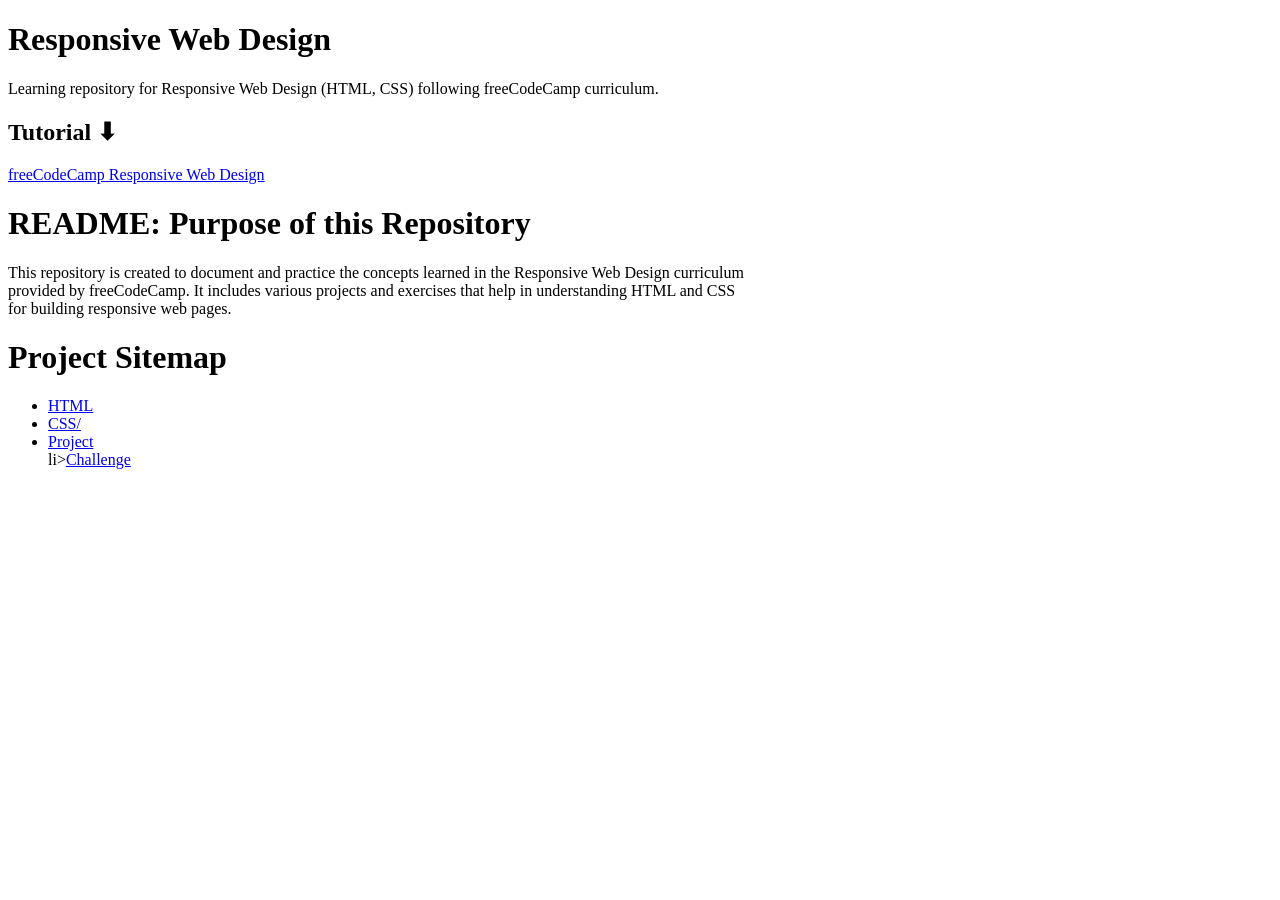
==== index.html @ f6e0a1f8 "Fix missing angle bracket in challenge link in index.html" ====
<!DOCTYPE html>
<html lang="en">
<head>
    <meta charset="UTF-8">
    <meta name="viewport" content="width=device-width, initial-scale=1.0">
    <title>Responsive Web Design</title>
</head>
<body>
    <h1>Responsive Web Design</h1>
    <p>Learning repository for Responsive Web Design (HTML, CSS) following freeCodeCamp curriculum.</p>
    <h2>Tutorial ⬇</h2><a href="https://www.freecodecamp.org/learn/responsive-web-design/">freeCodeCamp Responsive Web Design</a>
    <h1>README: Purpose of this Repository</h1>
    <p>This repository is created to document and practice the concepts learned in the Responsive Web Design curriculum <br> provided by freeCodeCamp. It includes various projects and exercises that help in understanding HTML and CSS <br> for building responsive web pages.</p>
    <h1>Project Sitemap</h1>
    <ul> 
        <li><a href="./html">HTML</a></li> 
        <li><a href="./css/">CSS/</a></li> 
        <li><a href="./project">Project</a></li> 
        li><a href="./challenge">Challenge</a></li>
    </ul>
</body>
</html>
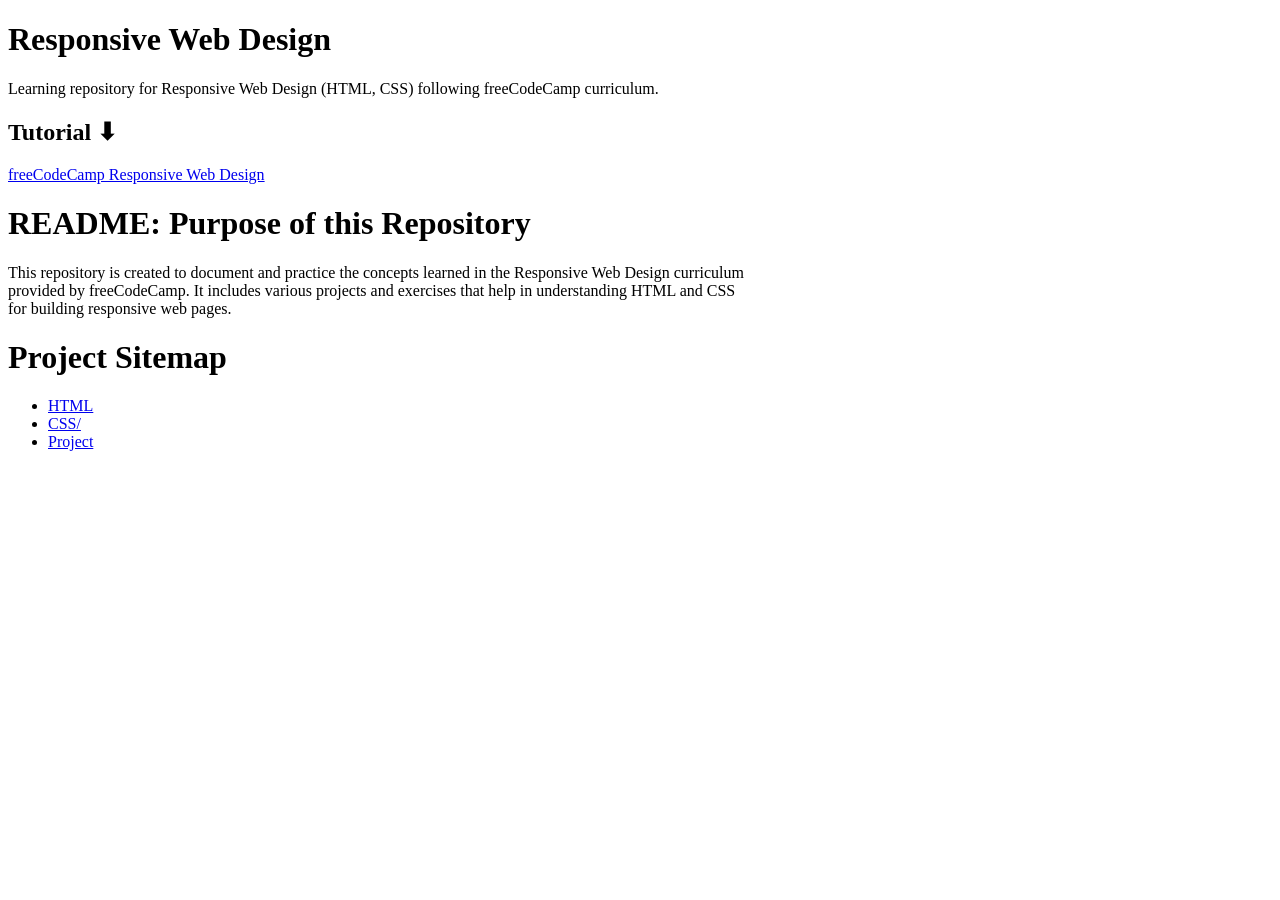
==== commit 52cfd4e5: "Remove broken link to Challenge in index.html" ====
--- a/index.html
+++ b/index.html
@@ -16,7 +16,6 @@
         <li><a href="./html">HTML</a></li> 
         <li><a href="./css/">CSS/</a></li> 
         <li><a href="./project">Project</a></li> 
-        li><a href="./challenge">Challenge</a></li>
     </ul>
 </body>
 </html>
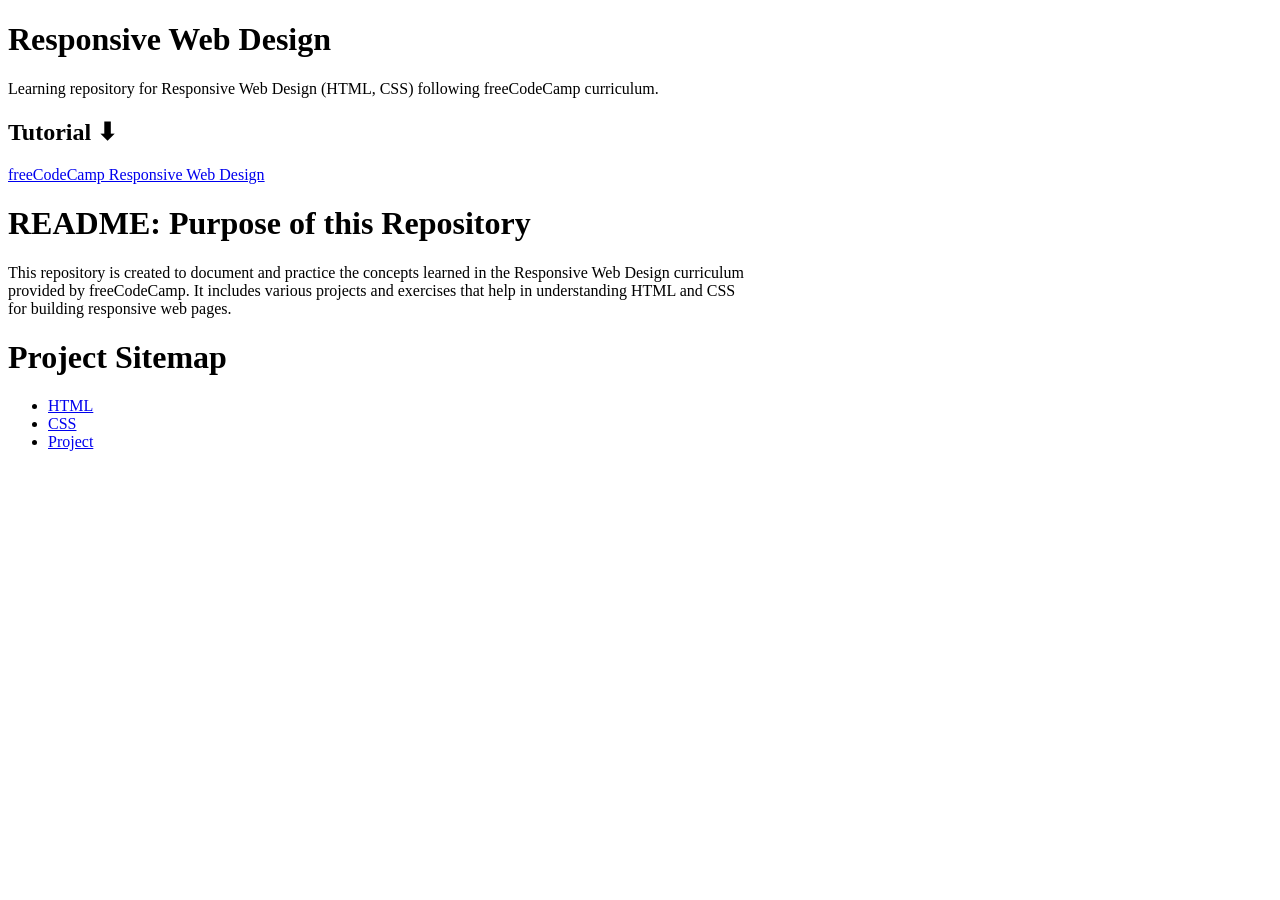
==== commit f648a1c6: "Fix link paths in Project Sitemap for HTML and CSS files" ====
--- a/index.html
+++ b/index.html
@@ -13,9 +13,9 @@
     <p>This repository is created to document and practice the concepts learned in the Responsive Web Design curriculum <br> provided by freeCodeCamp. It includes various projects and exercises that help in understanding HTML and CSS <br> for building responsive web pages.</p>
     <h1>Project Sitemap</h1>
     <ul> 
-        <li><a href="./html">HTML</a></li> 
-        <li><a href="./css/">CSS/</a></li> 
-        <li><a href="./project">Project</a></li> 
+        <li><a href="html/html.html">HTML</a></li> 
+        <li><a href="css/css.html">CSS</a></li> 
+        <li><a href="project/project.html">Project</a></li> 
     </ul>
 </body>
 </html>
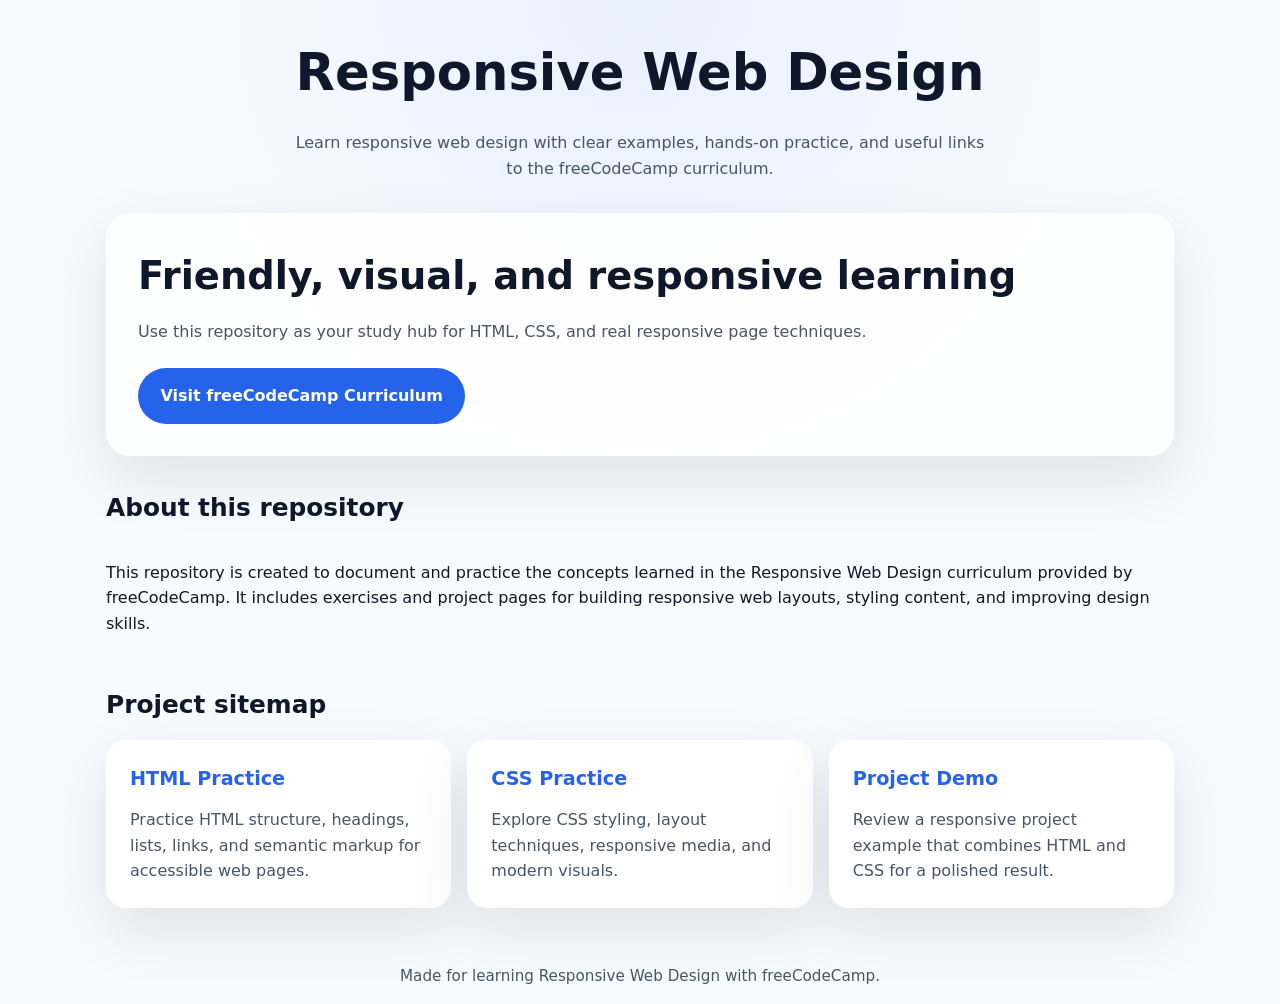
==== commit 3689a910: "Revamp index.html structure and styling for improved layout and responsiveness" ====
--- a/index.html
+++ b/index.html
@@ -4,18 +4,166 @@
     <meta charset="UTF-8">
     <meta name="viewport" content="width=device-width, initial-scale=1.0">
     <title>Responsive Web Design</title>
+    <style>
+        :root {
+            --bg: #f7fbff;
+            --surface: #ffffff;
+            --text: #0f172a;
+            --muted: #475569;
+            --accent: #2563eb;
+            --shadow: 0 22px 60px rgba(15, 23, 42, 0.1);
+        }
+        * {
+            box-sizing: border-box;
+        }
+        body {
+            margin: 0;
+            font-family: Inter, system-ui, -apple-system, BlinkMacSystemFont, "Segoe UI", sans-serif;
+            color: var(--text);
+            background: radial-gradient(circle at top, #e9f0ff 0%, var(--bg) 40%);
+            line-height: 1.6;
+        }
+        header {
+            padding: 2rem 1.5rem 1rem;
+            text-align: center;
+        }
+        header h1 {
+            margin: 0;
+            font-size: clamp(2.4rem, 4vw, 3.6rem);
+        }
+        header p {
+            margin: 1rem auto 0;
+            max-width: 44rem;
+            color: var(--muted);
+        }
+        main {
+            max-width: 1100px;
+            margin: 0 auto;
+            padding: 1rem;
+        }
+        .hero {
+            display: grid;
+            gap: 1.25rem;
+            background: rgba(255, 255, 255, 0.9);
+            border-radius: 1.5rem;
+            box-shadow: var(--shadow);
+            padding: 2rem;
+        }
+        .hero h2 {
+            margin: 0;
+            font-size: clamp(1.9rem, 3vw, 2.6rem);
+        }
+        .hero p {
+            margin: 0.75rem 0 0;
+            color: var(--muted);
+        }
+        .button {
+            display: inline-flex;
+            align-items: center;
+            justify-content: center;
+            margin-top: 1.5rem;
+            padding: 0.95rem 1.4rem;
+            border-radius: 999px;
+            background: var(--accent);
+            color: #fff;
+            text-decoration: none;
+            font-weight: 600;
+            transition: transform 0.2s ease, background 0.2s ease;
+        }
+        .button:hover {
+            transform: translateY(-1px);
+            background: #1d4ed8;
+        }
+        .section {
+            margin-top: 2rem;
+            display: grid;
+            gap: 1rem;
+        }
+        .section h2 {
+            margin: 0;
+            font-size: 1.55rem;
+        }
+        .cards {
+            display: grid;
+            gap: 1rem;
+            grid-template-columns: repeat(auto-fit, minmax(240px, 1fr));
+        }
+        .card {
+            padding: 1.5rem;
+            background: var(--surface);
+            border-radius: 1.25rem;
+            box-shadow: var(--shadow);
+            transition: transform 0.2s ease, box-shadow 0.2s ease;
+        }
+        .card:hover {
+            transform: translateY(-3px);
+            box-shadow: 0 24px 60px rgba(15, 23, 42, 0.14);
+        }
+        .card h3 {
+            margin: 0;
+            font-size: 1.2rem;
+        }
+        .card a {
+            color: var(--accent);
+            text-decoration: none;
+        }
+        .card p {
+            margin: 0.75rem 0 0;
+            color: var(--muted);
+        }
+        footer {
+            margin: 2.5rem 0 1rem;
+            text-align: center;
+            color: var(--muted);
+            font-size: 0.95rem;
+        }
+        @media (max-width: 640px) {
+            header {
+                padding: 1.5rem 1rem 0.75rem;
+            }
+            .hero {
+                padding: 1.5rem;
+            }
+        }
+    </style>
 </head>
 <body>
-    <h1>Responsive Web Design</h1>
-    <p>Learning repository for Responsive Web Design (HTML, CSS) following freeCodeCamp curriculum.</p>
-    <h2>Tutorial ⬇</h2><a href="https://www.freecodecamp.org/learn/responsive-web-design/">freeCodeCamp Responsive Web Design</a>
-    <h1>README: Purpose of this Repository</h1>
-    <p>This repository is created to document and practice the concepts learned in the Responsive Web Design curriculum <br> provided by freeCodeCamp. It includes various projects and exercises that help in understanding HTML and CSS <br> for building responsive web pages.</p>
-    <h1>Project Sitemap</h1>
-    <ul> 
-        <li><a href="html/html.html">HTML</a></li> 
-        <li><a href="css/css.html">CSS</a></li> 
-        <li><a href="project/project.html">Project</a></li> 
-    </ul>
+    <header>
+        <h1>Responsive Web Design</h1>
+        <p>Learn responsive web design with clear examples, hands-on practice, and useful links to the freeCodeCamp curriculum.</p>
+    </header>
+    <main>
+        <section class="hero">
+            <div>
+                <h2>Friendly, visual, and responsive learning</h2>
+                <p>Use this repository as your study hub for HTML, CSS, and real responsive page techniques.</p>
+                <a class="button" href="https://www.freecodecamp.org/learn/responsive-web-design/">Visit freeCodeCamp Curriculum</a>
+            </div>
+        </section>
+        <section class="section">
+            <h2>About this repository</h2>
+            <p>This repository is created to document and practice the concepts learned in the Responsive Web Design curriculum provided by freeCodeCamp. It includes exercises and project pages for building responsive web layouts, styling content, and improving design skills.</p>
+        </section>
+        <section class="section">
+            <h2>Project sitemap</h2>
+            <div class="cards">
+                <article class="card">
+                    <h3><a href="html/html.html">HTML Practice</a></h3>
+                    <p>Practice HTML structure, headings, lists, links, and semantic markup for accessible web pages.</p>
+                </article>
+                <article class="card">
+                    <h3><a href="css/css.html">CSS Practice</a></h3>
+                    <p>Explore CSS styling, layout techniques, responsive media, and modern visuals.</p>
+                </article>
+                <article class="card">
+                    <h3><a href="project/project.html">Project Demo</a></h3>
+                    <p>Review a responsive project example that combines HTML and CSS for a polished result.</p>
+                </article>
+            </div>
+        </section>
+    </main>
+    <footer>
+        Made for learning Responsive Web Design with freeCodeCamp.
+    </footer>
 </body>
 </html>
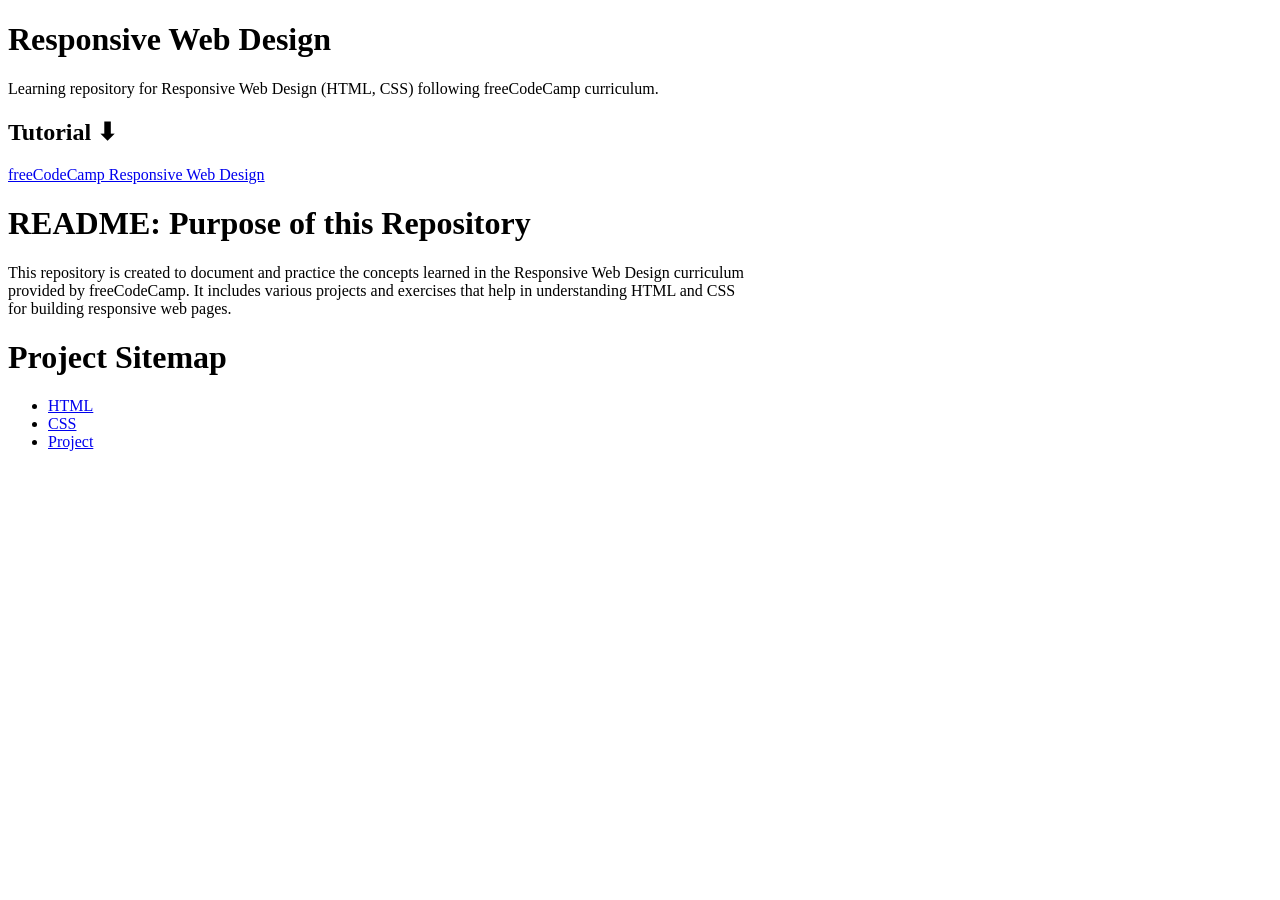
==== commit 568b0449: "Remove unused CSS styles and restructure index.html for clarity and simplicity" ====
--- a/index.html
+++ b/index.html
@@ -4,166 +4,18 @@
     <meta charset="UTF-8">
     <meta name="viewport" content="width=device-width, initial-scale=1.0">
     <title>Responsive Web Design</title>
-    <style>
-        :root {
-            --bg: #f7fbff;
-            --surface: #ffffff;
-            --text: #0f172a;
-            --muted: #475569;
-            --accent: #2563eb;
-            --shadow: 0 22px 60px rgba(15, 23, 42, 0.1);
-        }
-        * {
-            box-sizing: border-box;
-        }
-        body {
-            margin: 0;
-            font-family: Inter, system-ui, -apple-system, BlinkMacSystemFont, "Segoe UI", sans-serif;
-            color: var(--text);
-            background: radial-gradient(circle at top, #e9f0ff 0%, var(--bg) 40%);
-            line-height: 1.6;
-        }
-        header {
-            padding: 2rem 1.5rem 1rem;
-            text-align: center;
-        }
-        header h1 {
-            margin: 0;
-            font-size: clamp(2.4rem, 4vw, 3.6rem);
-        }
-        header p {
-            margin: 1rem auto 0;
-            max-width: 44rem;
-            color: var(--muted);
-        }
-        main {
-            max-width: 1100px;
-            margin: 0 auto;
-            padding: 1rem;
-        }
-        .hero {
-            display: grid;
-            gap: 1.25rem;
-            background: rgba(255, 255, 255, 0.9);
-            border-radius: 1.5rem;
-            box-shadow: var(--shadow);
-            padding: 2rem;
-        }
-        .hero h2 {
-            margin: 0;
-            font-size: clamp(1.9rem, 3vw, 2.6rem);
-        }
-        .hero p {
-            margin: 0.75rem 0 0;
-            color: var(--muted);
-        }
-        .button {
-            display: inline-flex;
-            align-items: center;
-            justify-content: center;
-            margin-top: 1.5rem;
-            padding: 0.95rem 1.4rem;
-            border-radius: 999px;
-            background: var(--accent);
-            color: #fff;
-            text-decoration: none;
-            font-weight: 600;
-            transition: transform 0.2s ease, background 0.2s ease;
-        }
-        .button:hover {
-            transform: translateY(-1px);
-            background: #1d4ed8;
-        }
-        .section {
-            margin-top: 2rem;
-            display: grid;
-            gap: 1rem;
-        }
-        .section h2 {
-            margin: 0;
-            font-size: 1.55rem;
-        }
-        .cards {
-            display: grid;
-            gap: 1rem;
-            grid-template-columns: repeat(auto-fit, minmax(240px, 1fr));
-        }
-        .card {
-            padding: 1.5rem;
-            background: var(--surface);
-            border-radius: 1.25rem;
-            box-shadow: var(--shadow);
-            transition: transform 0.2s ease, box-shadow 0.2s ease;
-        }
-        .card:hover {
-            transform: translateY(-3px);
-            box-shadow: 0 24px 60px rgba(15, 23, 42, 0.14);
-        }
-        .card h3 {
-            margin: 0;
-            font-size: 1.2rem;
-        }
-        .card a {
-            color: var(--accent);
-            text-decoration: none;
-        }
-        .card p {
-            margin: 0.75rem 0 0;
-            color: var(--muted);
-        }
-        footer {
-            margin: 2.5rem 0 1rem;
-            text-align: center;
-            color: var(--muted);
-            font-size: 0.95rem;
-        }
-        @media (max-width: 640px) {
-            header {
-                padding: 1.5rem 1rem 0.75rem;
-            }
-            .hero {
-                padding: 1.5rem;
-            }
-        }
-    </style>
 </head>
 <body>
-    <header>
-        <h1>Responsive Web Design</h1>
-        <p>Learn responsive web design with clear examples, hands-on practice, and useful links to the freeCodeCamp curriculum.</p>
-    </header>
-    <main>
-        <section class="hero">
-            <div>
-                <h2>Friendly, visual, and responsive learning</h2>
-                <p>Use this repository as your study hub for HTML, CSS, and real responsive page techniques.</p>
-                <a class="button" href="https://www.freecodecamp.org/learn/responsive-web-design/">Visit freeCodeCamp Curriculum</a>
-            </div>
-        </section>
-        <section class="section">
-            <h2>About this repository</h2>
-            <p>This repository is created to document and practice the concepts learned in the Responsive Web Design curriculum provided by freeCodeCamp. It includes exercises and project pages for building responsive web layouts, styling content, and improving design skills.</p>
-        </section>
-        <section class="section">
-            <h2>Project sitemap</h2>
-            <div class="cards">
-                <article class="card">
-                    <h3><a href="html/html.html">HTML Practice</a></h3>
-                    <p>Practice HTML structure, headings, lists, links, and semantic markup for accessible web pages.</p>
-                </article>
-                <article class="card">
-                    <h3><a href="css/css.html">CSS Practice</a></h3>
-                    <p>Explore CSS styling, layout techniques, responsive media, and modern visuals.</p>
-                </article>
-                <article class="card">
-                    <h3><a href="project/project.html">Project Demo</a></h3>
-                    <p>Review a responsive project example that combines HTML and CSS for a polished result.</p>
-                </article>
-            </div>
-        </section>
-    </main>
-    <footer>
-        Made for learning Responsive Web Design with freeCodeCamp.
-    </footer>
+    <h1>Responsive Web Design</h1>
+    <p>Learning repository for Responsive Web Design (HTML, CSS) following freeCodeCamp curriculum.</p>
+    <h2>Tutorial ⬇</h2><a href="https://www.freecodecamp.org/learn/responsive-web-design/">freeCodeCamp Responsive Web Design</a>
+    <h1>README: Purpose of this Repository</h1>
+    <p>This repository is created to document and practice the concepts learned in the Responsive Web Design curriculum <br> provided by freeCodeCamp. It includes various projects and exercises that help in understanding HTML and CSS <br> for building responsive web pages.</p>
+    <h1>Project Sitemap</h1>
+    <ul> 
+        <li><a href="html/html.html">HTML</a></li> 
+        <li><a href="css/css.html">CSS</a></li> 
+        <li><a href="project/project.html">Project</a></li> 
+    </ul>
 </body>
 </html>
